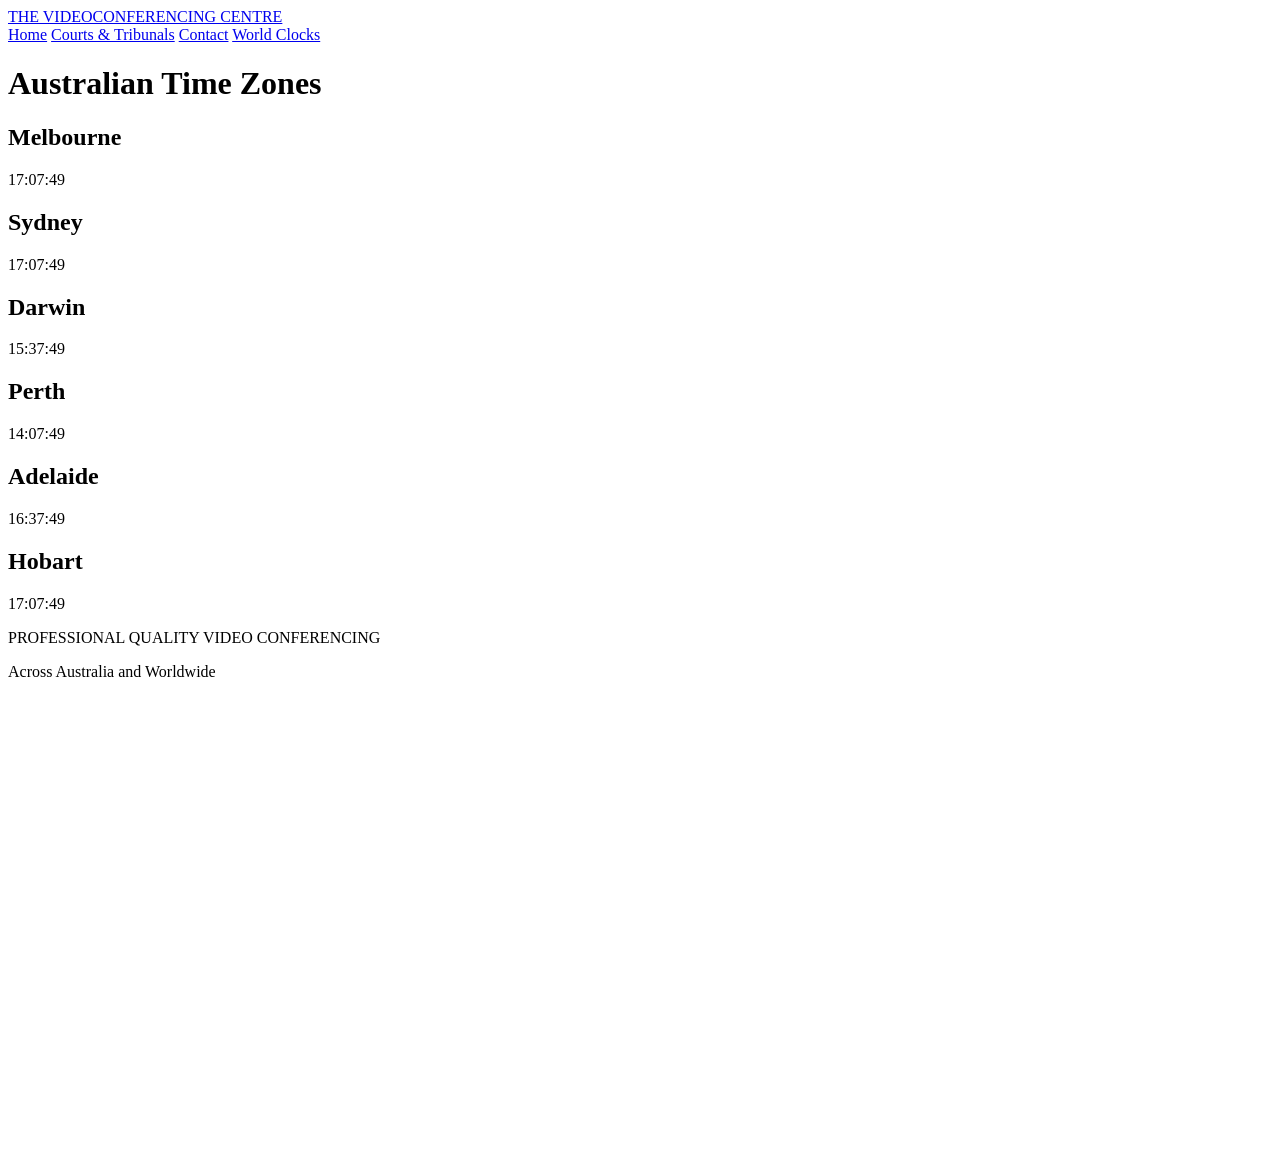
==== clocks.html @ d0260e83 "Rename clocks to clocks.html" ====
<!DOCTYPE html>
<html lang="en">
<head>
  <meta charset="UTF-8">
  <meta name="viewport" content="width=device-width, initial-scale=1.0">
  <title>World Clocks | The Video Conferencing Centre</title>
  <link rel="stylesheet" href="style.css">
</head>
<body>
  <header>
    <div class="nav-container">
      <a href="index.html" class="logo">THE VIDEOCONFERENCING CENTRE</a>
      <nav>
        <a href="index.html">Home</a>
        <a href="courts-tribunals.html">Courts & Tribunals</a>
        <a href="contact.html">Contact</a>
        <a href="clocks.html" class="active">World Clocks</a>
      </nav>
    </div>
  </header>

  <main>
    <h1>Australian Time Zones</h1>
    <div class="clocks-grid" id="clocks-container">
      <!-- Clocks will be generated by JavaScript -->
    </div>
  </main>

  <footer>
    <p>PROFESSIONAL QUALITY VIDEO CONFERENCING</p>
    <p>Across Australia and Worldwide</p>
  </footer>

  <script>
    const cities = [
      { name: "Melbourne", tz: "Australia/Melbourne" },
      { name: "Sydney",    tz: "Australia/Sydney" },
      { name: "Darwin",    tz: "Australia/Darwin" },
      { name: "Perth",     tz: "Australia/Perth" },
      { name: "Adelaide",  tz: "Australia/Adelaide" },
      { name: "Hobart",    tz: "Australia/Hobart" }
    ];

    const container = document.getElementById("clocks-container");

    // Create clock cards
    cities.forEach((city, index) => {
      const card = document.createElement("div");
      card.className = "clock-card";
      card.innerHTML = `
        <h2>${city.name}</h2>
        <div class="clock-face" id="face-${index}">
          <div class="hand hour-hand" id="hour-${index}"></div>
          <div class="hand minute-hand" id="minute-${index}"></div>
          <div class="hand second-hand" id="second-${index}"></div>
        </div>
        <div class="digital-time" id="digital-${index}">--:--:--</div>
      `;
      container.appendChild(card);
    });

    function updateClocks() {
      const now = new Date();

      cities.forEach((city, index) => {
        // Get time parts in the target timezone
        const timeStr = now.toLocaleTimeString("en-AU", {
          timeZone: city.tz,
          hour12: false,
          hour: "2-digit",
          minute: "2-digit",
          second: "2-digit"
        });

        document.getElementById(`digital-${index}`).textContent = timeStr;

        // Parse hours, minutes, seconds
        const [h, m, s] = timeStr.split(":").map(Number);

        // Calculate angles
        const secondDeg = s * 6;
        const minuteDeg = m * 6 + s * 0.1;
        const hourDeg = (h % 12) * 30 + m * 0.5;

        document.getElementById(`hour-${index}`).style.transform = `rotate(${hourDeg}deg)`;
        document.getElementById(`minute-${index}`).style.transform = `rotate(${minuteDeg}deg)`;
        document.getElementById(`second-${index}`).style.transform = `rotate(${secondDeg}deg)`;
      });
    }

    // Initial update + every second
    updateClocks();
    setInterval(updateClocks, 1000);
  </script>
</body>
</html>
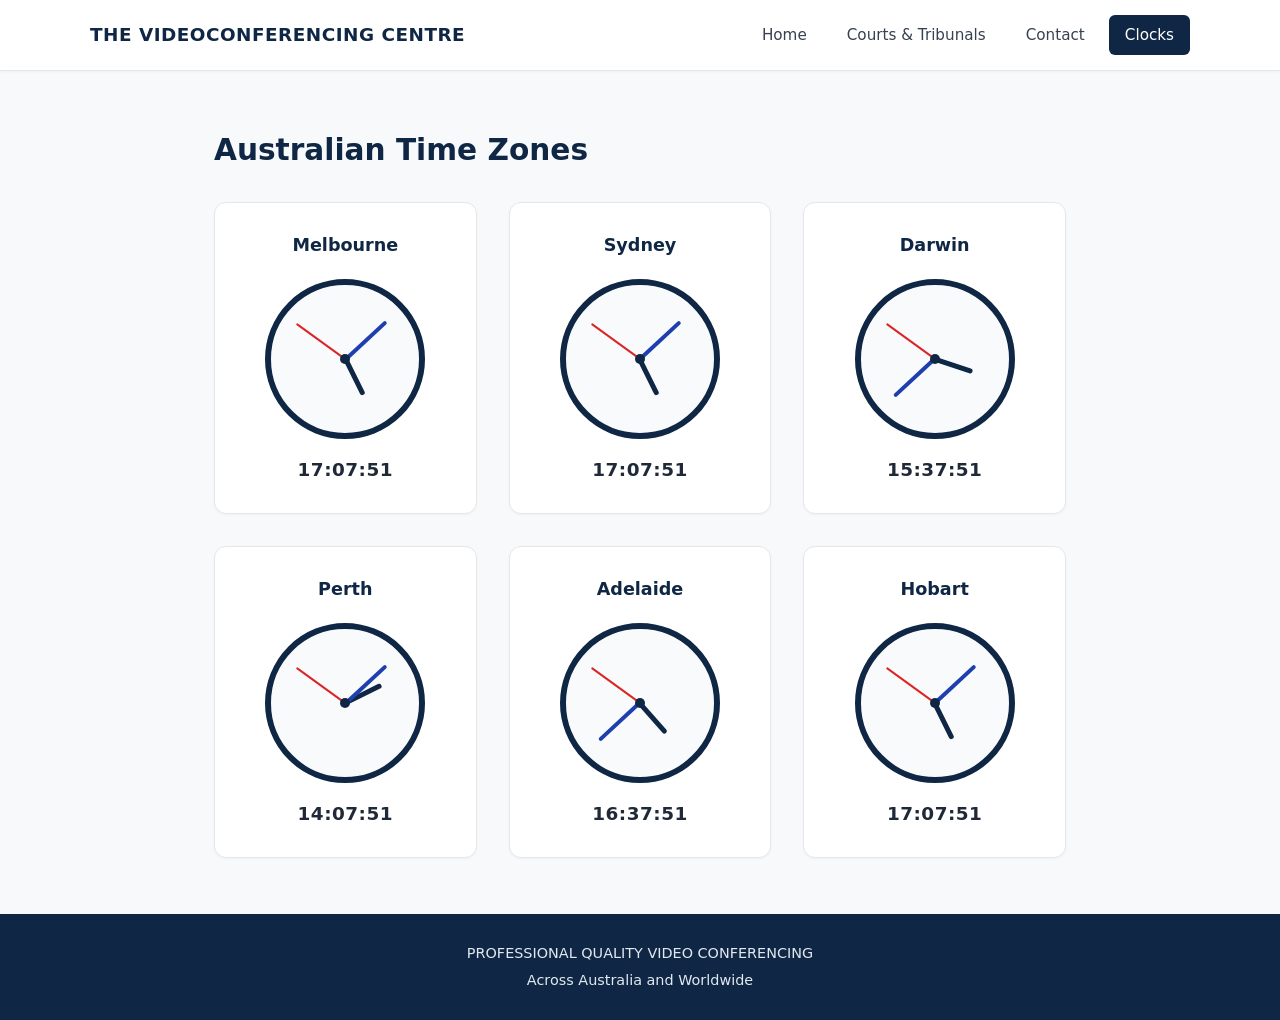
==== commit 4984b004: "Update clocks.html" ====
--- a/clocks.html
+++ b/clocks.html
@@ -14,7 +14,7 @@
         <a href="index.html">Home</a>
         <a href="courts-tribunals.html">Courts & Tribunals</a>
         <a href="contact.html">Contact</a>
-        <a href="clocks.html" class="active">World Clocks</a>
+        <a href="clocks.html" class="active">Clocks</a>
       </nav>
     </div>
   </header>
--- a/style.css
+++ b/style.css
@@ -0,0 +1,242 @@
+/* ===== RESET & BASE ===== */
+* {
+  margin: 0;
+  padding: 0;
+  box-sizing: border-box;
+}
+
+body {
+  font-family: 'Segoe UI', system-ui, -apple-system, sans-serif;
+  line-height: 1.6;
+  color: #1a1a1a;
+  background: #f8f9fa;
+  min-height: 100vh;
+  display: flex;
+  flex-direction: column;
+}
+
+/* ===== HEADER / NAV ===== */
+header {
+  background: #ffffff;
+  border-bottom: 1px solid #e5e7eb;
+  padding: 0 2rem;
+  position: sticky;
+  top: 0;
+  z-index: 100;
+  box-shadow: 0 1px 3px rgba(0,0,0,0.04);
+}
+
+.nav-container {
+  max-width: 1100px;
+  margin: 0 auto;
+  display: flex;
+  align-items: center;
+  justify-content: space-between;
+  height: 70px;
+}
+
+.logo {
+  font-size: 1.15rem;
+  font-weight: 700;
+  color: #0f2744;
+  letter-spacing: 0.5px;
+  text-decoration: none;
+}
+
+nav {
+  display: flex;
+  gap: 0.5rem;
+}
+
+nav a {
+  text-decoration: none;
+  color: #374151;
+  font-size: 0.95rem;
+  font-weight: 500;
+  padding: 0.5rem 1rem;
+  border-radius: 6px;
+  transition: all 0.2s ease;
+}
+
+nav a:hover {
+  background: #f1f5f9;
+  color: #0f2744;
+}
+
+nav a.active {
+  background: #0f2744;
+  color: #ffffff;
+}
+
+/* ===== MAIN CONTENT ===== */
+main {
+  flex: 1;
+  max-width: 900px;
+  margin: 0 auto;
+  padding: 3.5rem 1.5rem;
+  width: 100%;
+}
+
+h1 {
+  font-size: 1.85rem;
+  color: #0f2744;
+  margin-bottom: 1.75rem;
+  font-weight: 700;
+}
+
+.content p {
+  margin-bottom: 1.4rem;
+  font-size: 1.05rem;
+  color: #374151;
+  max-width: 65ch;
+}
+
+/* ===== CONTACT PAGE ===== */
+.contact-box {
+  background: #ffffff;
+  border: 1px solid #e5e7eb;
+  border-radius: 10px;
+  padding: 2.5rem;
+  box-shadow: 0 1px 3px rgba(0,0,0,0.04);
+}
+
+.contact-box p {
+  margin-bottom: 1.25rem;
+}
+
+.email-link {
+  display: inline-block;
+  margin-top: 0.5rem;
+  font-size: 1.15rem;
+  font-weight: 600;
+  color: #0f2744;
+  text-decoration: none;
+  border-bottom: 2px solid #0f2744;
+  padding-bottom: 2px;
+}
+
+.email-link:hover {
+  color: #1e40af;
+  border-color: #1e40af;
+}
+
+/* ===== CLOCKS PAGE ===== */
+.clocks-grid {
+  display: grid;
+  grid-template-columns: repeat(auto-fit, minmax(240px, 1fr));
+  gap: 2rem;
+  margin-top: 1rem;
+}
+
+.clock-card {
+  background: #ffffff;
+  border: 1px solid #e5e7eb;
+  border-radius: 12px;
+  padding: 1.75rem 1.25rem;
+  text-align: center;
+  box-shadow: 0 1px 3px rgba(0,0,0,0.04);
+}
+
+.clock-card h2 {
+  font-size: 1.1rem;
+  color: #0f2744;
+  margin-bottom: 1.25rem;
+  font-weight: 600;
+}
+
+.clock-face {
+  width: 160px;
+  height: 160px;
+  margin: 0 auto 1rem;
+  border-radius: 50%;
+  border: 6px solid #0f2744;
+  position: relative;
+  background: #f8fafc;
+}
+
+.clock-face::after {
+  content: '';
+  position: absolute;
+  width: 10px;
+  height: 10px;
+  background: #0f2744;
+  border-radius: 50%;
+  top: 50%;
+  left: 50%;
+  transform: translate(-50%, -50%);
+  z-index: 10;
+}
+
+.hand {
+  position: absolute;
+  bottom: 50%;
+  left: 50%;
+  transform-origin: bottom center;
+  background: #0f2744;
+  border-radius: 4px;
+}
+
+.hour-hand {
+  width: 5px;
+  height: 40px;
+  margin-left: -2.5px;
+}
+
+.minute-hand {
+  width: 3.5px;
+  height: 55px;
+  margin-left: -1.75px;
+  background: #1e40af;
+}
+
+.second-hand {
+  width: 2px;
+  height: 60px;
+  margin-left: -1px;
+  background: #dc2626;
+}
+
+.digital-time {
+  font-size: 1.15rem;
+  font-weight: 600;
+  color: #1f2937;
+  font-variant-numeric: tabular-nums;
+  letter-spacing: 0.5px;
+}
+
+/* ===== FOOTER ===== */
+footer {
+  background: #0f2744;
+  color: #e2e8f0;
+  text-align: center;
+  padding: 1.5rem;
+  font-size: 0.9rem;
+  margin-top: auto;
+}
+
+footer p {
+  margin: 0.25rem 0;
+}
+
+/* ===== RESPONSIVE ===== */
+@media (max-width: 700px) {
+  .nav-container {
+    flex-direction: column;
+    height: auto;
+    padding: 1rem 0;
+    gap: 0.75rem;
+  }
+
+  nav {
+    flex-wrap: wrap;
+    justify-content: center;
+  }
+
+  main {
+    padding: 2.5rem 1.25rem;
+  }
+
+  h1 {
+    font-size: 1.55rem;
+  }
+}
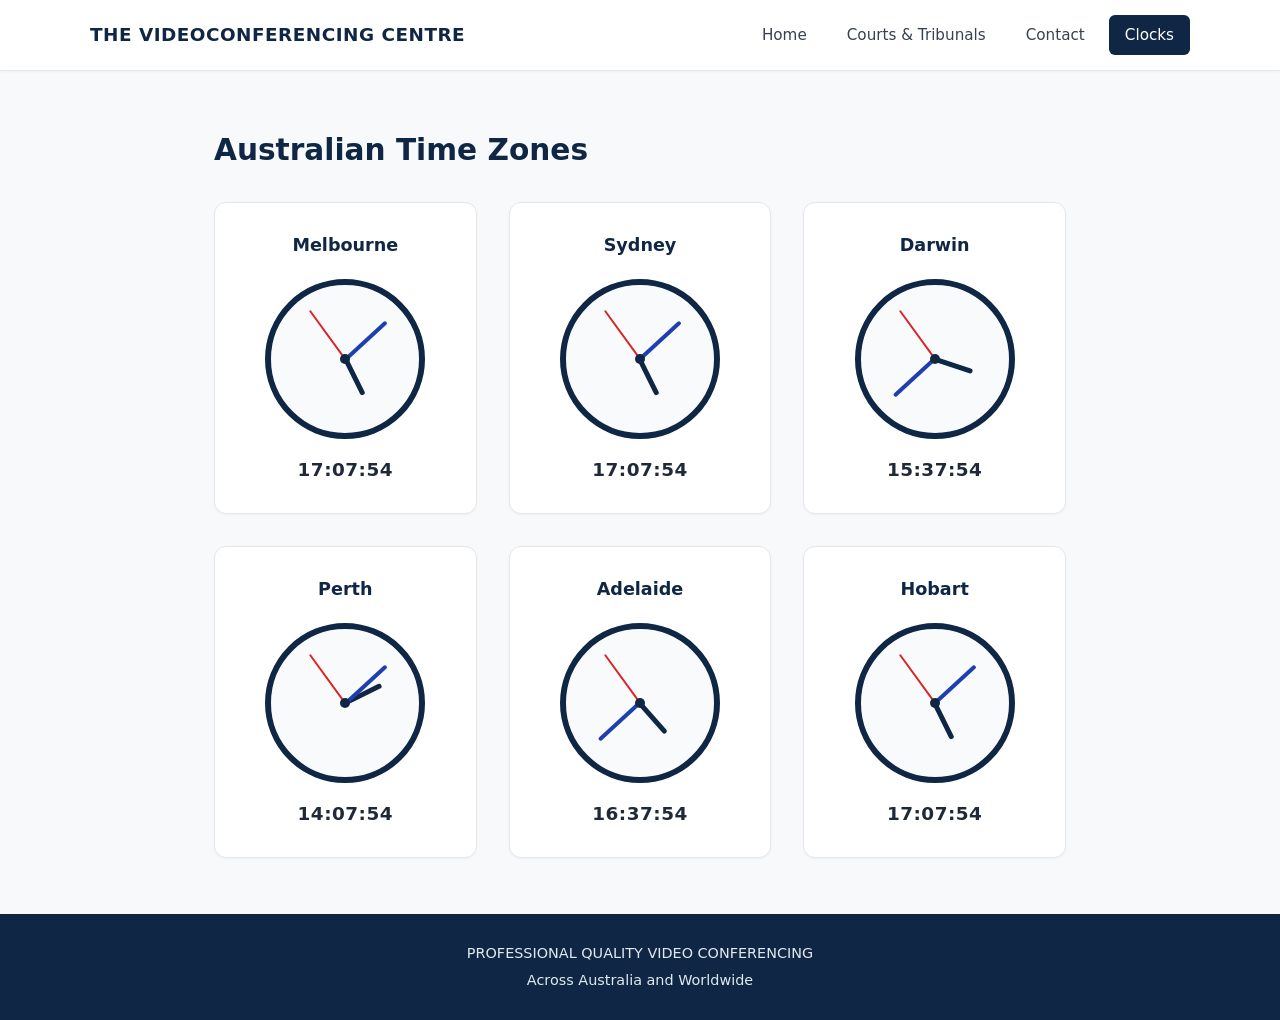
==== commit c3c5db91: "Update clocks.html" ====
--- a/clocks.html
+++ b/clocks.html
@@ -3,7 +3,7 @@
 <head>
   <meta charset="UTF-8">
   <meta name="viewport" content="width=device-width, initial-scale=1.0">
-  <title>World Clocks | The Video Conferencing Centre</title>
+  <title>Clocks | The Video Conferencing Centre</title>
   <link rel="stylesheet" href="style.css">
 </head>
 <body>
